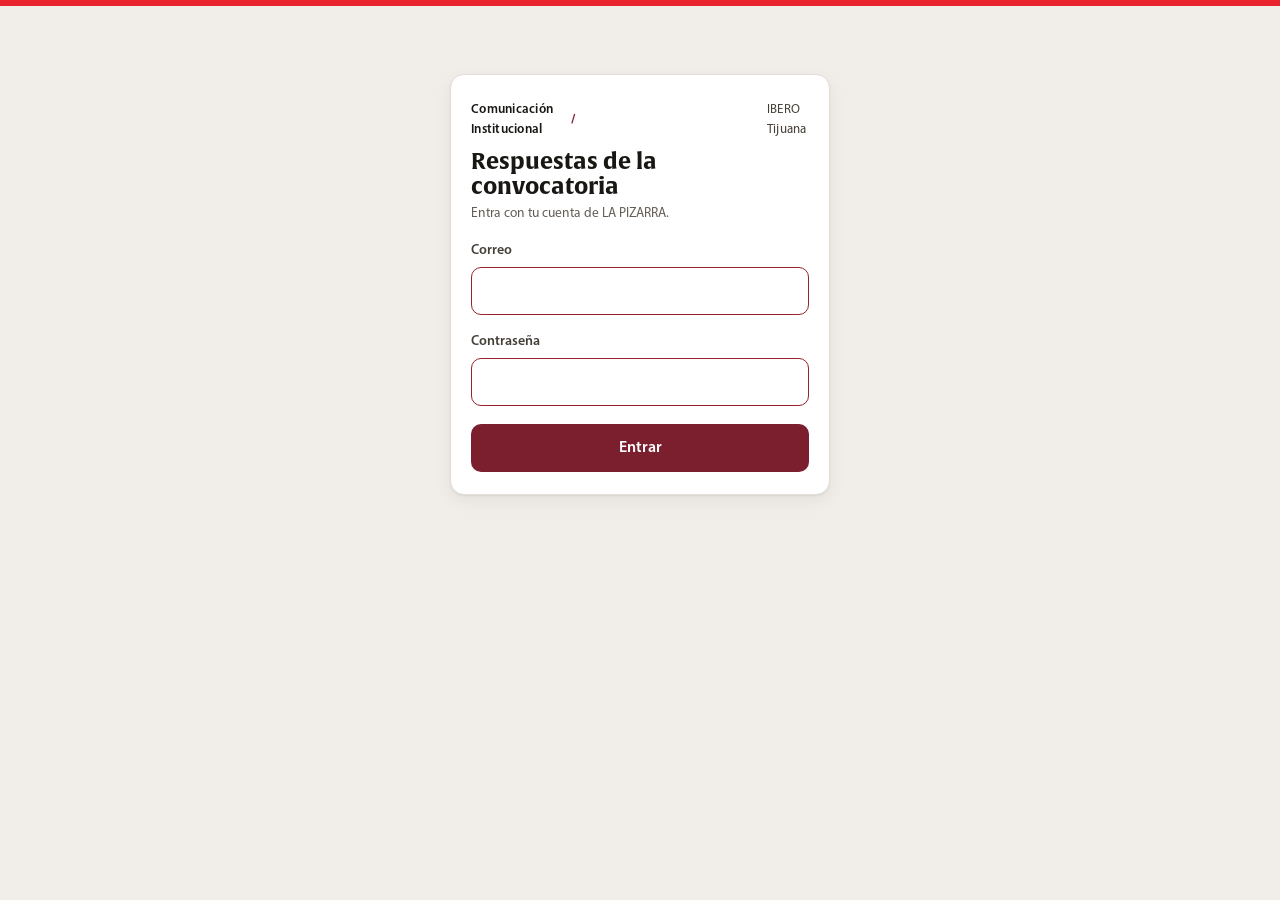
==== equipo.html @ a11f4ee4 "No convocados: todos los registrados sin sesión, de cualquier carrera v1.20" ====
<!doctype html>
<html lang="es">
<head>
<meta charset="utf-8">
<meta name="viewport" content="width=device-width, initial-scale=1">
<title>Convocatoria · Respuestas</title>
<meta name="robots" content="noindex">
<link rel="icon" href="data:image/svg+xml,%3Csvg xmlns='http://www.w3.org/2000/svg' viewBox='0 0 32 32'%3E%3Crect width='32' height='32' rx='7' fill='%23191713'/%3E%3Crect x='7' y='7' width='8' height='8' rx='2' fill='%237B1E2E'/%3E%3Crect x='17' y='7' width='8' height='8' rx='2' fill='%23F6E9EB'/%3E%3Crect x='7' y='17' width='8' height='8' rx='2' fill='%23F6E9EB'/%3E%3Crect x='17' y='17' width='8' height='8' rx='2' fill='%237B1E2E'/%3E%3C/svg%3E">
<link rel="stylesheet" href="tipografia.css?v=1.20">
<link rel="stylesheet" href="estilos.css?v=1.20">
</head>
<body>
<main class="hoja ancha">

  <!-- ══ Entrada (sólo con motor supabase) ═══════════════ -->
  <section id="entrada" class="tarjeta entrada oculto">
    <p class="rotulo"><b id="rotulo-area"></b> <span class="barra">/</span> IBERO Tijuana</p>
    <h2 style="margin-top:10px">Respuestas de la convocatoria</h2>
    <p class="meta" style="margin-top:4px">Entra con tu cuenta de LA PIZARRA.</p>
    <form id="form-entrar">
      <label class="campo"><span>Correo</span><input name="correo" type="email" autocomplete="username" required></label>
      <label class="campo"><span>Contraseña</span><input name="clave" type="password" autocomplete="current-password" required></label>
      <div id="entrar-error" class="aviso peligro oculto"></div>
      <button class="btn primario ancho" style="margin-top:18px">Entrar</button>
    </form>
  </section>

  <!-- ══ Tablero ══════════════════════════════════════════ -->
  <section id="tablero" class="oculto">
    <div class="barra-equipo">
      <div>
        <p class="rotulo"><b id="rotulo-area-2"></b> <span class="barra">/</span> IBERO Tijuana</p>
        <h1 id="titulo"></h1>
        <span class="cuenta" id="cuenta" hidden></span>
      </div>
      <div class="derecha">
        <button class="btn secundario chico" id="btn-recargar">Actualizar</button>
        <button class="btn primario chico" id="btn-csv">Exportar CSV</button>
        <button class="btn secundario chico oculto" id="btn-muestra">Cargar datos de muestra</button>
        <button class="btn secundario chico oculto" id="btn-salir">Salir</button>
      </div>
    </div>
    <div id="aviso-motor" class="aviso info oculto"></div>

    <!-- Estadísticas -->
    <section class="tarjeta estadisticas">
      <div class="cifras" id="cifras"></div>
      <div class="paneles">
        <div class="panel">
          <h3>Por carrera <small>· toca una para filtrar</small></h3>
          <div class="barras" id="carreras"></div>
          <p class="faltan meta" id="faltan"></p>
        </div>
        <div class="panel">
          <h3>Género</h3>
          <div class="genero-barra" id="genero"></div>
          <p class="meta" id="genero-nota"></p>
          <h3 style="margin-top:18px">Mejores bloques <small>· más gente disponible</small></h3>
          <ol class="mejores" id="mejores"></ol>
        </div>
      </div>
    </section>

    <!-- Sesiones -->
    <section class="tarjeta">
      <div class="cabeza-seccion">
        <div><h2>Sesiones</h2>
        <p class="meta">A quién se convoca a cada sesión. Agregar o quitar aquí cambia el estado del alumno; la nota no se toca.</p></div>
      </div>
      <div class="sesiones" id="sesiones"></div>
      <div class="avisos-resumen meta" id="avisos-resumen"></div>
    </section>

    <div class="tablero-dos">
    <!-- Mapa de calor -->
    <section class="tarjeta columna-calor">
      <div class="cabeza-seccion">
        <div><h2>Disponibilidad por hora</h2>
        <p class="meta">Cuántas personas pueden en cada bloque (sin contar descartados). Toca un bloque para ver quiénes.</p></div>
        <div class="calor-leyenda">
          <span>Menos</span><i style="background:var(--marca-velo)"></i><i style="background:#D9A7B0"></i><i style="background:#A3505E"></i><i style="background:var(--marca-solida)"></i><span>Más</span>
        </div>
      </div>
      <div class="calor ancho" id="calor"></div>
      <div class="meta" id="calor-filtro" style="margin-top:8px"></div>
    </section>

    <!-- Fichas -->
    <section class="tarjeta">
      <div class="cabeza-seccion fichas-cabeza">
        <h2 id="titulo-fichas">Fichas</h2>
        <div class="filtros compactos">
          <label class="campo"><span>Buscar</span><input id="f-texto" type="search" placeholder="Nombre, correo, teléfono"></label>
          <label class="campo"><span>Estado</span><select id="f-estado"><option value="">Todos</option></select></label>
          <label class="campo"><span>Orden</span><select id="f-orden"><option value="reciente">Más recientes</option><option value="horas">Más horas</option><option value="nombre">Nombre</option><option value="carrera">Carrera</option></select></label>
        </div>
      </div>
      <div class="fichas" id="lista"></div>
    </section>
    </div>
  </section>
</main>

<!-- ══ Ficha de un alumno ══════════════════════════════════ -->
<div id="velo" class="velo oculto">
  <div class="ficha" role="dialog" aria-modal="true" aria-labelledby="ficha-nombre">
    <button class="cerrar" id="ficha-cerrar" aria-label="Cerrar">×</button>
    <div class="ficha-cabeza">
      <button type="button" class="foto-boton" id="ficha-foto-boton" title="Ver en grande"><img id="ficha-foto" alt=""></button>
      <div>
        <h2 id="ficha-nombre"></h2>
        <dl id="ficha-datos"></dl>
      </div>
    </div>
    <h3 style="margin-top:18px">Disponibilidad <small id="ficha-horas"></small></h3>
    <div class="mini" id="ficha-mini"></div>
    <div class="fila" style="margin-top:6px">
      <label class="campo"><span>Estado</span><select id="ficha-estado"></select></label>
      <label class="campo"><span>Género</span><select id="ficha-genero"></select></label>
    </div>
    <div class="fila">
      <label class="campo"><span>Sesión</span><select id="ficha-sesion"></select></label>
      <label class="campo"><span>Folio</span><input id="ficha-folio" type="text" readonly></label>
    </div>
    <label class="campo"><span>Nota del equipo</span><textarea id="ficha-nota" placeholder="Sesión asignada, observaciones…"></textarea></label>
    <div id="ficha-aviso" class="aviso peligro oculto"></div>
    <div class="acciones">
      <button class="btn peligro" id="ficha-borrar">Borrar registro</button>
      <span class="ficha-wa" id="ficha-wa"></span>
      <button class="btn primario" id="ficha-guardar">Guardar</button>
    </div>
  </div>
</div>

<!-- La foto en grande: clic sobre la foto de la ficha. -->
<div id="lupa" class="lupa oculto" role="dialog" aria-label="Foto en grande">
  <img id="lupa-foto" alt="">
  <div class="lupa-pie"><span id="lupa-nombre"></span><button type="button" class="btn secundario chico" id="lupa-cerrar">Cerrar</button></div>
</div>
<script src="config.js?v=1.20"></script>
<script src="almacen.js?v=1.20"></script>
<script src="equipo.js?v=1.20"></script>
</body>
</html>
---- tipografia.css ----
/* Tipografía institucional · copiada tal cual de LA PIZARRA/web/herramientas/generador-piezas.html
   (Alverata 400/700 y MyriadIbero 400/600/700, con acentos completos). No se regenera. */
@font-face{font-family:'Alverata';src:url([data-uri]) format('woff2');font-weight:400;font-style:normal;font-display:block}
@font-face{font-family:'Alverata';src:url([data-uri]) format('woff2');font-weight:700;font-style:normal;font-display:block}
@font-face{font-family:'MyriadIbero';src:url([data-uri]) format('woff2');font-weight:400;font-style:normal;font-display:block}
@font-face{font-family:'MyriadIbero';src:url([data-uri]) format('woff2');font-weight:600;font-style:normal;font-display:block}
@font-face{font-family:'MyriadIbero';src:url([data-uri]) format('woff2');font-weight:700;font-style:normal;font-display:block}
---- estilos.css ----
/* ═══════════════════════════════════════════════════════════
   Convocatoria · La IBERO se ve como tú
   Paleta editorial de LA PIZARRA (rojos oscuros, grises, negro,
   blanco; nunca naranja). Tema claro fijo: es un formulario
   público que se lee en celular y la interfaz del equipo es clara
   por decisión de Leo.
   ═══════════════════════════════════════════════════════════ */

:root {
  color-scheme: light;

  --capa-hundida: #E6E1DB;
  --capa-0:       #F1EDE9;   /* fondo de vista */
  --capa-1:       #FAF8F6;
  --capa-2:       #FFFFFF;   /* tarjeta */

  --tinta:        #191713;   /* 17.90 s/blanco */
  --tinta-media:  #463F38;   /* 10.35 */
  --tinta-tenue:  #655C54;   /*  6.54 */

  --marca-solida: #7B1E2E;   /* relleno; blanco encima = 10.16 */
  --marca-tinta:  #7B1E2E;
  --marca-velo:   #F6E9EB;
  --rojo-ibero:   #ea242f;   /* el filete superior */
  --accion:       #7B1E2E;   /* botón principal y acentos; la convocatoria lo sube a vivo */
  --accion-hover: #691a27;

  --linea-sutil:   #E4DED7;
  --linea-control: #857F77;  /* 3.96 s/blanco */
  --foco:          #7B1E2E;

  --ok:      #2E6B41;  --ok-velo:      #E4EFE7;
  --alerta:  #7A5A1B;  --alerta-velo:  #F5EEDD;
  --peligro: #96232B;  --peligro-velo: #F7E6E7;
  --info:    #2F4E7A;  --info-velo:    #E6EDF6;

  --f-titulo: 'Alverata', 'Iberoamericana', Georgia, serif;
  --f-texto:  'MyriadIbero', 'Iberoamericana', 'Segoe UI', system-ui, sans-serif;

  --radio: 10px;
  --sombra: 0 1px 2px rgba(25,23,19,.06), 0 6px 18px rgba(25,23,19,.06);
}

* { box-sizing: border-box; }
html { -webkit-text-size-adjust: 100%; }
body {
  margin: 0;
  background: var(--capa-0);
  color: var(--tinta);
  font: 16px/1.5 var(--f-texto);
  min-height: 100vh;
}
body::before {
  /* el filete institucional: rojo de la rúbrica, 6 px, arriba */
  content: ''; display: block; height: 6px; background: var(--rojo-ibero);
}

h1, h2, h3 { font-family: var(--f-titulo); font-weight: 700; line-height: 1.15; margin: 0; }
h1 { font-size: clamp(28px, 7vw, 40px); letter-spacing: -.01em; }
h2 { font-size: 22px; }
h3 { font-size: 17px; }
p { margin: 0; }
a { color: var(--marca-tinta); }
strong { font-weight: 700; }
small, .meta { font-size: 13.5px; color: var(--tinta-tenue); }

/* ── Rótulo de área (lockup del manual) ───────────────── */
.rotulo {
  display: inline-flex; align-items: center; gap: 8px;
  font-size: 13px; letter-spacing: .02em; color: var(--tinta-media);
}
.rotulo b { font-weight: 600; color: var(--tinta); }
.rotulo .barra { color: var(--accion); font-weight: 700; }

/* ── Hoja centrada ──────────────────────────────────────── */
.hoja { width: 100%; max-width: 560px; margin: 0 auto; padding: 28px 16px 72px; box-sizing: border-box; }
section.hoja.oculto { display: none !important; }
.hoja.ancha { max-width: none; padding-left: 20px; padding-right: 20px; }

.tarjeta {
  background: var(--capa-2); border: 1px solid var(--linea-sutil);
  border-radius: 14px; box-shadow: var(--sombra); padding: 22px 20px;
}
.tarjeta + .tarjeta { margin-top: 14px; }

/* ── Botones ───────────────────────────────────────────── */
.btn {
  display: inline-flex; align-items: center; justify-content: center; gap: 8px;
  min-height: 48px; padding: 0 22px; border-radius: var(--radio);
  border: 1px solid transparent; font: 600 16px/1 var(--f-texto);
  cursor: pointer; text-decoration: none; -webkit-tap-highlight-color: transparent;
  transition: background .15s, box-shadow .15s, transform .05s;
}
.btn:active { transform: translateY(1px); }
.btn.primario { background: var(--accion); color: #fff; }
.btn.primario:hover { background: var(--accion-hover); }
.btn.grande { min-height: 56px; font-size: 18px; }
.btn.secundario { background: var(--capa-2); color: var(--tinta); border-color: var(--linea-control); }
.btn.secundario:hover { background: var(--capa-1); }
.btn.suave { background: transparent; color: var(--marca-tinta); border-color: transparent; min-height: 40px; padding: 0 10px; }
.btn.peligro { background: var(--capa-2); color: var(--peligro); border-color: var(--peligro); }
.btn.ancho { width: 100%; }
.btn:disabled { opacity: .45; cursor: not-allowed; }
.btn:focus-visible, input:focus-visible, select:focus-visible, textarea:focus-visible, .celda:focus-visible {
  outline: 3px solid var(--foco); outline-offset: 2px;
}

/* ── Campos ────────────────────────────────────────────── */
.campo { display: block; margin-top: 16px; }
.campo > span {
  display: block; font-size: 14px; font-weight: 600; color: var(--tinta-media);
  margin-bottom: 6px;
}
.campo > span em { font-style: normal; font-weight: 400; color: var(--tinta-tenue); }
.campo input, .campo select, .campo textarea {
  width: 100%; min-height: 48px; padding: 10px 14px;
  border: 1px solid var(--linea-control); border-radius: var(--radio);
  background: var(--capa-2); color: var(--tinta);
  font: 16px/1.4 var(--f-texto);   /* 16 px: iOS no hace zoom */
}
.campo textarea { min-height: 90px; resize: vertical; }
.campo input:invalid:not(:placeholder-shown) { border-color: var(--peligro); }
.campo .ayuda { display: block; margin-top: 5px; font-size: 13px; color: var(--tinta-tenue); }
.campo .error { display: none; margin-top: 5px; font-size: 13.5px; color: var(--peligro); font-weight: 600; }
.campo.mal input, .campo.mal select { border-color: var(--peligro); }
.campo.mal .error { display: block; }
.fila { display: grid; grid-template-columns: 1fr 1fr; gap: 12px; }
@media (max-width: 420px) { .fila { grid-template-columns: 1fr; gap: 0; } }

/* ── Avisos ────────────────────────────────────────────── */
.aviso {
  border-radius: var(--radio); padding: 12px 14px; font-size: 14.5px;
  border: 1px solid transparent; margin-top: 14px;
}
.aviso.ok      { background: var(--ok-velo);      color: var(--ok);      border-color: #c6ddcc; }
.aviso.alerta  { background: var(--alerta-velo);  color: var(--alerta);  border-color: #e4d6b4; }
.aviso.peligro { background: var(--peligro-velo); color: var(--peligro); border-color: #ebc9cc; }
.aviso.info    { background: var(--info-velo);    color: var(--info);    border-color: #c5d3e6; }

.chip {
  display: inline-block; padding: 3px 10px; border-radius: 20px;
  font-size: 12.5px; font-weight: 600; letter-spacing: .02em; white-space: nowrap;
}
.chip.nueva      { background: var(--info-velo);    color: var(--info); }
.chip.convocada  { background: var(--ok-velo);      color: var(--ok); }
.chip.descartada { background: var(--capa-hundida); color: var(--tinta-tenue); }

/* ── Casillas ──────────────────────────────────────────── */
.casilla {
  display: grid; grid-template-columns: 26px 1fr; gap: 12px; align-items: start;
  padding: 14px; border: 1px solid var(--linea-sutil); border-radius: var(--radio);
  background: var(--capa-1); margin-top: 12px; cursor: pointer; font-size: 15px;
}
.casilla input { width: 22px; height: 22px; margin: 2px 0 0; accent-color: var(--accion); cursor: pointer; }
.casilla.mal { border-color: var(--peligro); background: var(--peligro-velo); }

/* ── Progreso ──────────────────────────────────────────── */
.progreso { display: flex; align-items: center; gap: 10px; margin: 0 0 14px; }
.progreso .paso-de { font-size: 13px; font-weight: 600; color: var(--tinta-tenue); letter-spacing: .04em; text-transform: uppercase; }
.progreso .barra { flex: 1; height: 4px; background: var(--capa-hundida); border-radius: 4px; overflow: hidden; }
.progreso .barra i { display: block; height: 100%; background: var(--accion); transition: width .25s; }

.acciones { display: flex; gap: 10px; margin-top: 22px; }
.acciones .btn.primario { flex: 1; }

/* ── Rejilla de disponibilidad ─────────────────────────── */
.rejilla-envoltura { margin-top: 14px; }
.rejilla {
  display: grid; gap: 4px; user-select: none; touch-action: none;
  grid-template-columns: 52px repeat(var(--dias, 5), 1fr);
}
.rejilla .cabeza {
  text-align: center; font-size: 12.5px; line-height: 1.2; font-weight: 600;
  color: var(--tinta-media); padding: 6px 0; border-radius: 8px; cursor: pointer;
  background: var(--capa-1); border: 1px solid var(--linea-sutil);
}
.rejilla .cabeza b { display: block; font-size: 15px; color: var(--tinta); }
.rejilla .cabeza.llena { background: var(--marca-velo); border-color: var(--accion); color: var(--accion); }
.rejilla .hora {
  font-size: 12.5px; color: var(--tinta-tenue); text-align: right; padding-right: 6px;
  display: flex; align-items: center; justify-content: flex-end; font-variant-numeric: tabular-nums;
}
.celda {
  min-height: 38px; border-radius: 7px; border: 1px solid var(--linea-sutil);
  background: var(--capa-2); cursor: pointer; transition: background .08s;
}
.celda.si { background: var(--accion); border-color: var(--accion); }
.celda.si::after { content: '✓'; color: #fff; font-size: 14px; font-weight: 700; display: block; text-align: center; line-height: 36px; }
.rejilla-pie { display: flex; justify-content: space-between; align-items: center; margin-top: 10px; font-size: 14px; color: var(--tinta-media); }
.rejilla-pie b { color: var(--accion); }

/* ── Cámara ─────────────────────────────────────────────── */
.camara {
  position: relative; width: 100%; max-width: 320px; margin: 14px auto 0;
  aspect-ratio: 3 / 4; background: var(--capa-hundida); border-radius: 14px; overflow: hidden;
}
.camara video, .camara img, .camara canvas {
  width: 100%; height: 100%; object-fit: cover; display: block;
}
.camara video { transform: scaleX(-1); }   /* espejo, como se ve uno en el teléfono */
.camara .guia {
  position: absolute; inset: 10% 18%; border: 2px dashed rgba(255,255,255,.75);
  border-radius: 50% / 40%; pointer-events: none;
}
.camara .vacio {
  position: absolute; inset: 0; display: grid; place-items: center; text-align: center;
  padding: 24px; color: var(--tinta-tenue); font-size: 14.5px;
}
.camara-acciones { display: flex; flex-wrap: wrap; gap: 10px; justify-content: center; margin-top: 14px; }
input[type=file].oculto { position: absolute; width: 1px; height: 1px; opacity: 0; pointer-events: none; }

/* ── Resumen final ─────────────────────────────────────── */
.resumen { display: grid; grid-template-columns: 72px 1fr; gap: 14px; align-items: center; margin-top: 14px; }
.resumen img { width: 72px; height: 96px; object-fit: cover; border-radius: 8px; }
.resumen dl { margin: 0; font-size: 14.5px; }
.resumen dt { color: var(--tinta-tenue); font-size: 12.5px; }
.resumen dd { margin: 0 0 4px; }

.folio {
  font: 700 34px/1 var(--f-titulo); letter-spacing: .08em; color: var(--accion);
  text-align: center; margin: 16px 0 6px;
}

/* ── Lista para leer (inicio) ──────────────────────────── */
.bloques { display: grid; gap: 14px; margin-top: 18px; }
.bloque h3 { color: var(--accion); margin-bottom: 4px; }
.bloque p { font-size: 15.5px; color: var(--tinta-media); }
details.privacidad { margin-top: 14px; font-size: 14.5px; color: var(--tinta-media); }
details.privacidad summary { cursor: pointer; font-weight: 600; color: var(--accion); }
details.privacidad p { margin-top: 8px; }

footer.pie { text-align: center; font-size: 13px; color: var(--tinta-tenue); margin-top: 28px; line-height: 1.6; }
footer.pie a { color: inherit; }

.oculto { display: none !important; }
.centrado { text-align: center; }

/* ═══ Vista del equipo ══════════════════════════════════ */
.barra-equipo {
  display: flex; flex-wrap: wrap; align-items: center; gap: 10px 14px; margin-bottom: 18px;
}
.barra-equipo h1 { font-size: 26px; }
.barra-equipo .rotulo { display: flex; gap: 8px; width: max-content; }
.barra-equipo .cuenta { font-size: 14px; color: var(--tinta-tenue); }
.barra-equipo .derecha { margin-left: auto; display: flex; gap: 8px; flex-wrap: wrap; }
.btn.chico { min-height: 38px; padding: 0 14px; font-size: 14px; }

.filtros { display: flex; flex-wrap: wrap; gap: 10px; align-items: end; margin-top: 14px; }
.filtros .campo { margin: 0; flex: 1 1 160px; }
.filtros .campo input, .filtros .campo select { min-height: 42px; padding: 6px 12px; font-size: 15px; }

.dos-columnas { display: grid; grid-template-columns: minmax(0, 1fr) minmax(0, 1fr); gap: 18px; margin-top: 18px; align-items: start; }
@media (max-width: 900px) { .dos-columnas { grid-template-columns: 1fr; } }

/* mapa de calor */
.calor {
  display: grid; gap: 3px; margin-top: 12px;
  grid-template-columns: 52px repeat(var(--dias, 5), 1fr);
}
.calor .cabeza { text-align: center; font-size: 12.5px; font-weight: 600; color: var(--tinta-media); padding: 4px 0; line-height: 1.2; }
.calor .cabeza b { display: block; font-size: 14px; color: var(--tinta); }
.calor .hora { font-size: 12px; color: var(--tinta-tenue); text-align: right; padding-right: 6px; display: flex; align-items: center; justify-content: flex-end; font-variant-numeric: tabular-nums; }
.calor .c {
  min-height: 34px; border-radius: 6px; display: grid; place-items: center;
  font-size: 13.5px; font-weight: 600; cursor: pointer; border: 2px solid transparent;
  font-variant-numeric: tabular-nums; -webkit-tap-highlight-color: transparent;
}
.calor .c.elegida { border-color: var(--tinta); }
.calor-leyenda { display: flex; align-items: center; gap: 8px; margin-top: 10px; font-size: 12.5px; color: var(--tinta-tenue); }
.calor-leyenda i { display: inline-block; width: 18px; height: 12px; border-radius: 3px; }

/* sesiones */
.sesiones { display: grid; grid-template-columns: repeat(auto-fit, minmax(260px, 1fr)); gap: 12px; margin-top: 12px; }
.sesion { border: 1px solid var(--linea-sutil); border-radius: 14px; background: var(--capa-1); padding: 12px 14px 14px; display: flex; flex-direction: column; gap: 8px; }
.sesion .cuando { display: flex; align-items: baseline; gap: 10px; flex-wrap: wrap; }
.sesion .cuando b { font: 700 18px/1.1 var(--f-titulo); color: var(--tinta); }
.sesion .cuando span { font-size: 13px; color: var(--tinta-tenue); }
.sesion .quienes { display: grid; gap: 4px; }
.sesion .persona { display: grid; grid-template-columns: 30px 1fr auto; gap: 8px; align-items: center; background: var(--capa-2); border: 1px solid var(--linea-sutil); border-radius: 9px; padding: 4px 6px 4px 4px; font-size: 13px; cursor: pointer; }
.sesion .persona:hover { border-color: var(--linea-control); }
.sesion .persona img, .sesion .persona .sinfoto { width: 30px; height: 38px; object-fit: cover; border-radius: 6px; background: var(--capa-hundida); display: grid; place-items: center; font: 700 13px var(--f-titulo); color: var(--tinta-tenue); }
.sesion .persona .quien { min-width: 0; }
.sesion .persona .quien b { display: block; white-space: nowrap; overflow: hidden; text-overflow: ellipsis; font-size: 13px; }
.sesion .persona .quien small { display: block; color: var(--tinta-tenue); font-size: 11.5px; white-space: nowrap; overflow: hidden; text-overflow: ellipsis; }
.sesion .persona .quien small i { font-style: normal; color: var(--tinta-media); font-weight: 600; }
.sesion .persona .quien small i.ojo { color: var(--alerta); }
.sesion .quitar { border: 0; background: none; color: var(--tinta-tenue); font-size: 18px; line-height: 1; cursor: pointer; padding: 2px 6px; border-radius: 6px; }
.sesion .quitar:hover { background: var(--peligro-velo); color: var(--peligro); }
.sesion .agregar { display: flex; gap: 6px; margin-top: 4px; }
.sesion .agregar select { flex: 1; min-height: 36px; padding: 4px 8px; font-size: 13px; border: 1px solid var(--linea-control); border-radius: 8px; background: var(--capa-2); color: var(--tinta); }
.sesion .vacia { font-size: 13px; color: var(--tinta-tenue); padding: 6px 2px; }

/* WhatsApp */
.wa { display: inline-flex; align-items: center; gap: 5px; border: 1px solid var(--ok); background: var(--capa-2); color: var(--ok);
      font: 700 12px var(--f-texto); padding: 4px 9px; border-radius: 14px; cursor: pointer; white-space: nowrap; }
.wa svg { width: 13px; height: 13px; fill: currentColor; flex: none; }
.wa:hover { background: var(--ok-velo); }
.wa.hecho { border-color: var(--linea-sutil); color: var(--tinta-tenue); font-weight: 600; }
.wa.hecho:hover { background: var(--capa-1); }
.wa-confirma { display: inline-flex; align-items: center; gap: 4px; font-size: 12px; font-weight: 700; color: var(--alerta); white-space: nowrap; }
.wa-confirma .wa { padding: 3px 9px; }
.wa-confirma .wa.si { background: var(--ok); color: #fff; border-color: var(--ok); }
.wa-confirma .wa.no { color: var(--tinta-tenue); border-color: var(--linea-control); }
.sesion .persona { grid-template-columns: 30px 1fr auto auto; }
.sesion.no-convocados { background: var(--capa-0); border-style: dashed; }
.avisos-resumen { margin-top: 12px; }
.avisos-resumen b { color: var(--tinta); }
.ficha-wa { margin-left: auto; display: flex; align-items: center; gap: 8px; }
.ficha-wa .wa { font-size: 13.5px; padding: 9px 14px; border-radius: var(--radio); }
.ficha-wa small { color: var(--tinta-tenue); font-size: 12px; }

/* estadísticas */
.estadisticas .paneles { display: grid; grid-template-columns: minmax(0, 1.4fr) minmax(0, 1fr); gap: 28px; margin-top: 16px; }
@media (max-width: 900px) { .estadisticas .paneles { grid-template-columns: 1fr; } }
.panel h3 { font-size: 15px; margin-bottom: 10px; }
.panel h3 small { font-weight: 400; color: var(--tinta-tenue); font-size: 12.5px; }
.barras { display: grid; gap: 5px; }
.barra {
  display: grid; grid-template-columns: minmax(120px, 190px) 1fr 44px; align-items: center; gap: 10px;
  background: none; border: 0; padding: 3px 4px; border-radius: 8px; font: inherit; color: var(--tinta); cursor: pointer; text-align: left;
}
.barra:hover { background: var(--capa-1); }
.barra.activo { background: color-mix(in srgb, var(--tono) 12%, white); }
.barra .nombre { font-size: 13px; white-space: nowrap; overflow: hidden; text-overflow: ellipsis; display: flex; align-items: center; gap: 7px; }
.barra .nombre i { width: 9px; height: 9px; border-radius: 50%; background: var(--tono); flex: none; }
.barra .pista { height: 14px; background: var(--capa-hundida); border-radius: 7px; overflow: hidden; }
.barra .pista b { display: block; height: 100%; background: var(--tono); border-radius: 7px; min-width: 2px; }
.barra .n { font-size: 13px; font-weight: 700; font-variant-numeric: tabular-nums; text-align: right; }
.barra .n small { font-weight: 400; color: var(--tinta-tenue); font-size: 11px; }
.barra.cero { opacity: .55; }
.barra.cero .pista b { display: none; }
.faltan { margin-top: 10px; font-size: 13px; }
.faltan b { color: var(--peligro); }
.genero-barra { display: flex; height: 26px; border-radius: 8px; overflow: hidden; background: var(--capa-hundida); }
.genero-barra button { border: 0; padding: 0 8px; min-width: 34px; color: #fff; font: 700 13px var(--f-texto); cursor: pointer; white-space: nowrap; overflow: hidden; }
.genero-barra button.activo { outline: 3px solid var(--tinta); outline-offset: -3px; }
.genero-barra .mujer { background: #A32A6E; } .genero-barra .hombre { background: #2F4E7A; } .genero-barra .otro { background: #655C54; } .genero-barra .sin { background: #B9B0A8; color: var(--tinta); }
.mejores { margin: 0; padding-left: 20px; font-size: 13.5px; display: grid; gap: 4px; }
.mejores li span { color: var(--tinta-tenue); }
.mejores li b { font-variant-numeric: tabular-nums; }
.mejores li { cursor: pointer; }
.mejores li:hover { color: var(--marca-tinta); }
.fichas-cabeza { align-items: center; }

/* cifras y carreras */
.cifras { display: flex; flex-wrap: wrap; gap: 8px 28px; align-items: baseline; }
.cifras b { font: 700 26px/1 var(--f-titulo); color: var(--tinta); margin-right: 6px; }
.cifras span { font-size: 14px; color: var(--tinta-tenue); }
.carreras { display: flex; flex-wrap: wrap; gap: 8px; margin-top: 14px; }
.carrera-chip {
  display: inline-flex; align-items: center; gap: 8px; padding: 6px 12px 6px 8px; border-radius: 20px;
  border: 1px solid var(--linea-sutil); background: var(--capa-2); font: 600 13.5px var(--f-texto); color: var(--tinta-media);
  cursor: pointer; -webkit-tap-highlight-color: transparent;
}
.carrera-chip i { width: 12px; height: 12px; border-radius: 50%; display: block; background: var(--tono); }
.carrera-chip b { font-size: 13px; color: #fff; background: var(--tono); padding: 1px 8px; border-radius: 12px; font-variant-numeric: tabular-nums; }
.carrera-chip.vacio { opacity: .5; }
.carrera-chip.activo { border-color: var(--tono); background: color-mix(in srgb, var(--tono) 10%, white); color: var(--tinta); }
.carrera-chip:hover { border-color: var(--tono); }
.cabeza-seccion { display: flex; flex-wrap: wrap; justify-content: space-between; align-items: flex-end; gap: 10px 20px; margin-bottom: 8px; }
.cabeza-seccion .meta { margin-top: 2px; }
.filtros.compactos { margin-top: 0; }
.filtros.compactos .campo { flex: 0 1 200px; }
.calor.ancho { grid-template-columns: 52px repeat(var(--dias, 5), 1fr); }
.calor.ancho .c { min-height: 30px; font-size: 13px; }
/* dos columnas: el calendario a la izquierda, fijo al hacer scroll; las fichas a la derecha */
.tablero-dos { display: grid; grid-template-columns: minmax(380px, 460px) minmax(0, 1fr); gap: 14px; margin-top: 14px; align-items: start; }
.tablero-dos > .tarjeta { margin-top: 0; }
.columna-calor { position: sticky; top: 12px; }
@media (max-width: 1000px) { .tablero-dos { grid-template-columns: 1fr; } .columna-calor { position: static; } }

/* fichas compactas en rejilla: foto chica a la izquierda, datos a la derecha */
.fichas { display: grid; grid-template-columns: repeat(auto-fill, minmax(290px, 1fr)); gap: 10px; margin-top: 14px; }
.ficha-mini {
  background: var(--capa-2); border: 1px solid var(--linea-sutil); border-radius: 12px; overflow: hidden; cursor: pointer;
  text-align: left; font: inherit; color: inherit; padding: 0; display: grid; grid-template-columns: 96px 1fr; gap: 10px;
  border-left: 5px solid var(--tono, var(--linea-sutil)); transition: box-shadow .15s, transform .15s;
}
.ficha-mini:hover { box-shadow: var(--sombra); transform: translateY(-1px); }
.ficha-mini .retrato { position: relative; background: var(--capa-hundida); min-height: 118px; }
.ficha-mini .retrato img { width: 100%; height: 100%; object-fit: cover; display: block; position: absolute; inset: 0; }
.ficha-mini .retrato .sinfoto { position: absolute; inset: 0; display: grid; place-items: center; font: 700 30px var(--f-titulo); color: var(--tinta-tenue); }
.ficha-mini .retrato .chip { position: absolute; left: 5px; top: 5px; font-size: 11px; padding: 2px 7px; box-shadow: 0 1px 3px rgba(0,0,0,.2); }
.ficha-mini .retrato .horas { position: absolute; right: 5px; bottom: 5px; background: rgba(25,23,19,.78); color: #fff; font-size: 11.5px; font-weight: 700; padding: 2px 7px; border-radius: 10px; }
.ficha-mini .cuerpo { padding: 9px 10px 9px 0; display: grid; gap: 3px; align-content: center; min-width: 0; }
.ficha-mini .nombre { font-weight: 700; font-size: 14px; line-height: 1.2; }
.ficha-mini .carrera { display: flex; align-items: center; gap: 6px; font-size: 12.5px; color: var(--tinta-media); min-width: 0; }
.ficha-mini .carrera span { white-space: nowrap; overflow: hidden; text-overflow: ellipsis; }
.ficha-mini .carrera i { width: 8px; height: 8px; border-radius: 50%; background: var(--tono); flex: none; }
.ficha-mini .contacto { font-size: 12.5px; color: var(--tinta-tenue); white-space: nowrap; overflow: hidden; text-overflow: ellipsis; }
.ficha-mini .dias { display: flex; gap: 3px; margin-top: 3px; max-width: 150px; }
.ficha-mini .dias i { flex: 1; height: 16px; border-radius: 3px; background: var(--capa-hundida); font-size: 10px; font-style: normal; font-weight: 700; color: var(--tinta-tenue); display: grid; place-items: center; }
.ficha-mini .dias i.si { background: var(--marca-solida); color: #fff; }
.ficha-mini .cuando { display: none; }
.ficha-mini .retrato .chip.nueva { display: none; }
.ficha-mini .genero { font-size: 11px; color: var(--tinta-tenue); }
@media (max-width: 480px) { .fichas { grid-template-columns: 1fr; gap: 8px; } }

/* lista de alumnos (versión anterior, por si se usa) */
.lista { display: grid; gap: 10px; margin-top: 12px; }
.alumno {
  display: grid; grid-template-columns: 56px 1fr auto; gap: 12px; align-items: center;
  background: var(--capa-2); border: 1px solid var(--linea-sutil); border-radius: 12px;
  padding: 10px 12px; cursor: pointer; text-align: left; font: inherit; color: inherit; width: 100%;
}
.alumno:hover { border-color: var(--linea-control); }
.alumno img, .alumno .sinfoto { width: 56px; height: 72px; object-fit: cover; border-radius: 8px; background: var(--capa-hundida); }
.alumno .sinfoto { display: grid; place-items: center; font: 700 20px var(--f-titulo); color: var(--tinta-tenue); }
.alumno .nombre { font-weight: 700; font-size: 15.5px; }
.alumno .linea { font-size: 13.5px; color: var(--tinta-media); }
.alumno .horas { font-size: 13px; color: var(--tinta-tenue); text-align: right; }
.alumno .horas b { display: block; font-size: 18px; color: var(--tinta); font-family: var(--f-titulo); }
.vacio { padding: 30px; text-align: center; color: var(--tinta-tenue); font-size: 14.5px; }

/* ficha */
.velo {
  position: fixed; inset: 0; background: rgba(25,23,19,.46); display: grid;
  place-items: center; padding: 16px; z-index: 50;
}
.ficha {
  background: var(--capa-2); border-radius: 16px; width: 100%; max-width: 620px;
  max-height: calc(100vh - 32px); overflow: auto; padding: 22px; position: relative;
}
.ficha .cerrar {
  position: absolute; top: 10px; right: 10px; width: 40px; height: 40px; border-radius: 50%;
  border: 0; background: var(--capa-1); font-size: 20px; cursor: pointer; color: var(--tinta-media);
}
.ficha-cabeza { display: grid; grid-template-columns: 120px 1fr; gap: 16px; align-items: start; }
.ficha-cabeza img { width: 120px; height: 160px; object-fit: cover; border-radius: 10px; background: var(--capa-hundida); display: block; }
.foto-boton { padding: 0; border: 0; background: none; cursor: zoom-in; border-radius: 10px; }
.foto-boton:hover img { box-shadow: 0 0 0 3px var(--accion); }

/* la foto en grande */
.lupa {
  position: fixed; inset: 0; z-index: 60; background: rgba(25,23,19,.92); display: flex; flex-direction: column;
  align-items: center; justify-content: center; gap: 14px; padding: 20px; cursor: zoom-out;
}
.lupa img { max-width: min(92vw, 900px); max-height: 80vh; border-radius: 12px; box-shadow: 0 20px 60px rgba(0,0,0,.5); }
.lupa-pie { display: flex; align-items: center; gap: 16px; color: #fff; font-size: 15px; }
.lupa-pie .btn { cursor: pointer; }
.ficha-cabeza dl { margin: 0; font-size: 14.5px; }
.ficha-cabeza dt { color: var(--tinta-tenue); font-size: 12px; margin-top: 6px; }
.ficha-cabeza dd { margin: 0; }
.mini {
  display: grid; gap: 2px; margin-top: 10px;
  grid-template-columns: 44px repeat(var(--dias, 5), 1fr);
}
.mini .cabeza { font-size: 11px; text-align: center; color: var(--tinta-tenue); font-weight: 600; }
.mini .hora { font-size: 11px; color: var(--tinta-tenue); text-align: right; padding-right: 4px; font-variant-numeric: tabular-nums; }
.mini .c { height: 16px; border-radius: 3px; background: var(--capa-hundida); }
.mini .c.si { background: var(--marca-solida); }
.ficha .acciones { justify-content: space-between; }

/* incrustado en LA PIZARRA */
body.incrustado { background: transparent; }
body.incrustado::before { display: none; }
body.incrustado .hoja { padding: 6px 4px 30px; }
body.incrustado .barra-equipo .rotulo, body.incrustado .barra-equipo h1,
body.incrustado #aviso-motor, body.incrustado #btn-salir { display: none !important; }
body.incrustado .entrada { margin-top: 20px; }

/* entrada del equipo */
.entrada { max-width: 380px; margin: 40px auto; }

@media (max-width: 480px) {
  .hoja { padding: 20px 12px 60px; }
  .tarjeta { padding: 18px 14px; border-radius: 12px; }
  .ficha-cabeza { grid-template-columns: 90px 1fr; }
  .ficha-cabeza img { width: 90px; height: 120px; }
  .lupa img { max-height: 72vh; }
  .alumno { grid-template-columns: 48px 1fr auto; }
  .alumno img, .alumno .sinfoto { width: 48px; height: 62px; }
}

/* ═══ La convocatoria (index.html): tono vivo ══════════════
   El rojo vivo de la rúbrica, fondo casi blanco y fotos. La vista
   del equipo se queda con la paleta sobria de LA PIZARRA.
   #E0202B con blanco encima = 4.76:1 (el #ea242f exacto da 4.38
   y no pasa para texto de botón). */
body.alegre {
  --accion:       #E0202B;
  --accion-hover: #C41B25;
  --capa-0:       #FBF8F6;
  --marca-velo:   #FDE8E9;
}
body.alegre h1 { font-size: clamp(34px, 9vw, 52px); line-height: 1.05; }
body.alegre .bajada { margin-top: 10px; font-size: 18px; line-height: 1.45; color: var(--tinta-media); }
body.alegre .bloque p { font-size: 16px; }
body.alegre .intro { margin-top: 6px; color: var(--tinta-media); }

.tarjeta.con-foto { padding: 0; overflow: hidden; }
.tarjeta.con-foto .foto-cabecera { width: 100%; height: 200px; object-fit: cover; object-position: center 30%; display: block; }
.tarjeta.con-foto .foto-cabecera:not([src]), .tarjeta.con-foto .foto-cabecera[src=""] { display: none; }
.tarjeta.con-foto .cuerpo { padding: 22px 20px; }

.etiqueta-prueba {
  position: fixed; right: 12px; bottom: 12px; z-index: 40;
  background: var(--alerta); color: #fff; font: 600 12.5px/1 var(--f-texto);
  letter-spacing: .04em; text-transform: uppercase; padding: 9px 12px; border-radius: 8px;
  box-shadow: var(--sombra);
}
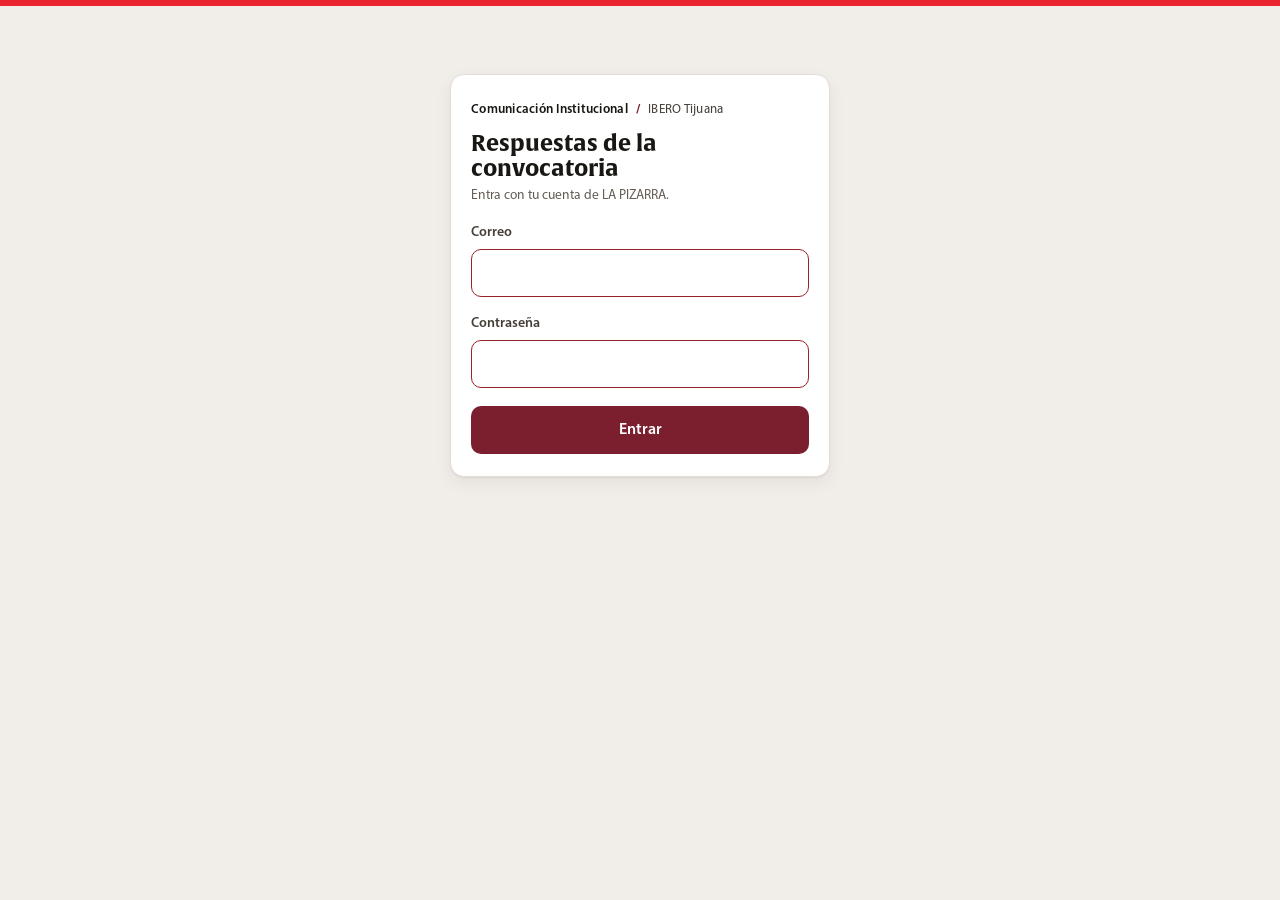
==== commit 2c55eee9: "Registro abierto para futuras sesiones: semana tipo sin fechas y textos sin la semana del 26 al 30 v" ====
--- a/equipo.html
+++ b/equipo.html
@@ -6,8 +6,8 @@
 <title>Convocatoria · Respuestas</title>
 <meta name="robots" content="noindex">
 <link rel="icon" href="data:image/svg+xml,%3Csvg xmlns='http://www.w3.org/2000/svg' viewBox='0 0 32 32'%3E%3Crect width='32' height='32' rx='7' fill='%23191713'/%3E%3Crect x='7' y='7' width='8' height='8' rx='2' fill='%237B1E2E'/%3E%3Crect x='17' y='7' width='8' height='8' rx='2' fill='%23F6E9EB'/%3E%3Crect x='7' y='17' width='8' height='8' rx='2' fill='%23F6E9EB'/%3E%3Crect x='17' y='17' width='8' height='8' rx='2' fill='%237B1E2E'/%3E%3C/svg%3E">
-<link rel="stylesheet" href="tipografia.css?v=1.20">
-<link rel="stylesheet" href="estilos.css?v=1.20">
+<link rel="stylesheet" href="tipografia.css?v=1.23">
+<link rel="stylesheet" href="estilos.css?v=1.23">
 </head>
 <body>
 <main class="hoja ancha">
@@ -137,8 +137,8 @@
   <img id="lupa-foto" alt="">
   <div class="lupa-pie"><span id="lupa-nombre"></span><button type="button" class="btn secundario chico" id="lupa-cerrar">Cerrar</button></div>
 </div>
-<script src="config.js?v=1.20"></script>
-<script src="almacen.js?v=1.20"></script>
-<script src="equipo.js?v=1.20"></script>
+<script src="config.js?v=1.23"></script>
+<script src="almacen.js?v=1.23"></script>
+<script src="equipo.js?v=1.23"></script>
 </body>
 </html>
--- a/estilos.css
+++ b/estilos.css
@@ -301,7 +301,13 @@
 .wa-confirma .wa { padding: 3px 9px; }
 .wa-confirma .wa.si { background: var(--ok); color: #fff; border-color: var(--ok); }
 .wa-confirma .wa.no { color: var(--tinta-tenue); border-color: var(--linea-control); }
-.sesion .persona { grid-template-columns: 30px 1fr auto auto; }
+.sesion .persona { grid-template-columns: 30px 1fr auto auto auto; }
+.wa.correo { border-color: var(--info); color: var(--info); padding: 4px 8px; }
+.wa.correo:hover { background: var(--info-velo); }
+#aviso-flotante { position: fixed; left: 50%; bottom: 20px; transform: translate(-50%, 140%); max-width: min(92vw, 560px);
+  background: var(--tinta); color: #fff; font-size: 13.5px; line-height: 1.4; padding: 12px 16px; border-radius: 12px;
+  box-shadow: 0 10px 30px rgba(0,0,0,.25); transition: transform .25s; z-index: 80; }
+#aviso-flotante.visible { transform: translate(-50%, 0); }
 .sesion.no-convocados { background: var(--capa-0); border-style: dashed; }
 .avisos-resumen { margin-top: 12px; }
 .avisos-resumen b { color: var(--tinta); }
@@ -315,20 +321,20 @@
 .panel h3 { font-size: 15px; margin-bottom: 10px; }
 .panel h3 small { font-weight: 400; color: var(--tinta-tenue); font-size: 12.5px; }
 .barras { display: grid; gap: 5px; }
-.barra {
+.fila-carrera {
   display: grid; grid-template-columns: minmax(120px, 190px) 1fr 44px; align-items: center; gap: 10px;
   background: none; border: 0; padding: 3px 4px; border-radius: 8px; font: inherit; color: var(--tinta); cursor: pointer; text-align: left;
 }
-.barra:hover { background: var(--capa-1); }
-.barra.activo { background: color-mix(in srgb, var(--tono) 12%, white); }
-.barra .nombre { font-size: 13px; white-space: nowrap; overflow: hidden; text-overflow: ellipsis; display: flex; align-items: center; gap: 7px; }
-.barra .nombre i { width: 9px; height: 9px; border-radius: 50%; background: var(--tono); flex: none; }
-.barra .pista { height: 14px; background: var(--capa-hundida); border-radius: 7px; overflow: hidden; }
-.barra .pista b { display: block; height: 100%; background: var(--tono); border-radius: 7px; min-width: 2px; }
-.barra .n { font-size: 13px; font-weight: 700; font-variant-numeric: tabular-nums; text-align: right; }
-.barra .n small { font-weight: 400; color: var(--tinta-tenue); font-size: 11px; }
-.barra.cero { opacity: .55; }
-.barra.cero .pista b { display: none; }
+.fila-carrera:hover { background: var(--capa-1); }
+.fila-carrera.activo { background: color-mix(in srgb, var(--tono) 12%, white); }
+.fila-carrera .nombre { font-size: 13px; white-space: nowrap; overflow: hidden; text-overflow: ellipsis; display: flex; align-items: center; gap: 7px; }
+.fila-carrera .nombre i { width: 9px; height: 9px; border-radius: 50%; background: var(--tono); flex: none; }
+.fila-carrera .pista { height: 14px; background: var(--capa-hundida); border-radius: 7px; overflow: hidden; }
+.fila-carrera .pista b { display: block; height: 100%; background: var(--tono); border-radius: 7px; min-width: 2px; }
+.fila-carrera .n { font-size: 13px; font-weight: 700; font-variant-numeric: tabular-nums; text-align: right; }
+.fila-carrera .n small { font-weight: 400; color: var(--tinta-tenue); font-size: 11px; }
+.fila-carrera.cero { opacity: .55; }
+.fila-carrera.cero .pista b { display: none; }
 .faltan { margin-top: 10px; font-size: 13px; }
 .faltan b { color: var(--peligro); }
 .genero-barra { display: flex; height: 26px; border-radius: 8px; overflow: hidden; background: var(--capa-hundida); }
